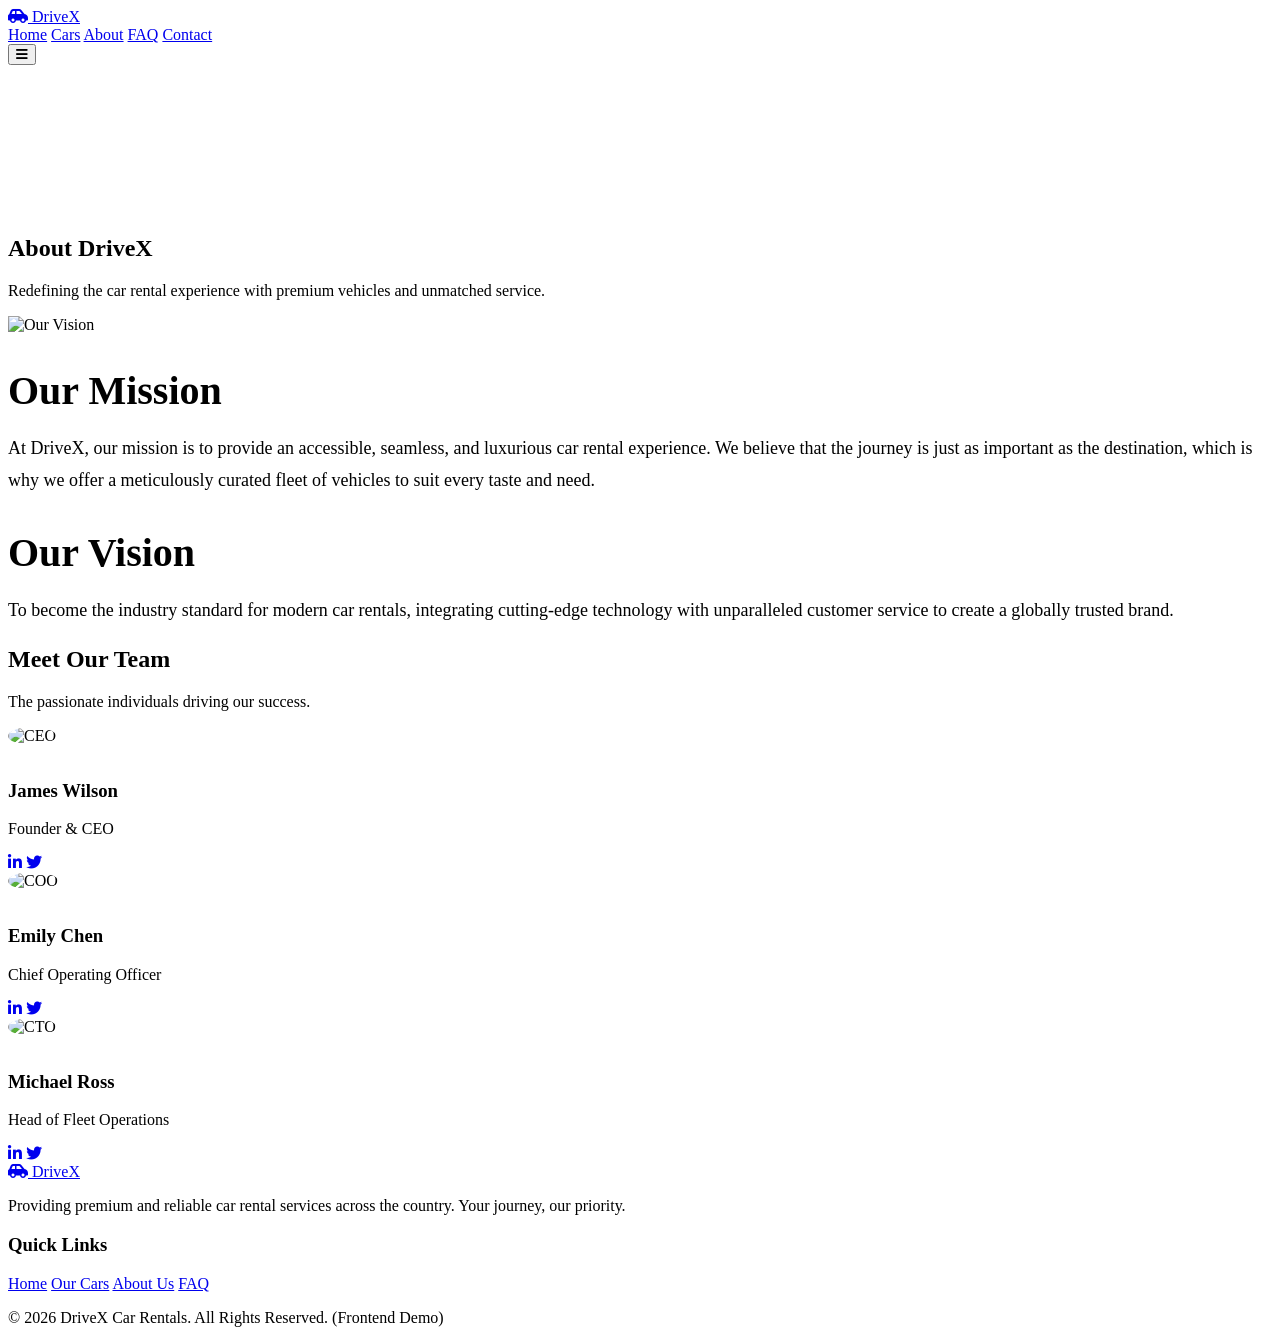
==== HTML/about.html @ 7141c410 "push about" ====
<!DOCTYPE html>
<html lang="en">
<head>
    <meta charset="UTF-8">
    <meta name="viewport" content="width=device-width, initial-scale=1.0">
    <meta name="description" content="Learn more about DriveX.">
    <title>About Us | DriveX</title>
    <link rel="stylesheet" href="https://cdnjs.cloudflare.com/ajax/libs/font-awesome/6.4.0/css/all.min.css">
    <link rel="stylesheet" href="../CSS/about.css">
</head>
<body class="about-page">

    <!-- Navbar -->
    <nav class="navbar scrolled" id="navbar" style="background: var(--color-surface); border-bottom: 1px solid var(--color-border);">
        <div class="container nav-container">
            <a href="index.html" class="logo">
                <i class="fa-solid fa-car-side"></i> DriveX
            </a>
            <div class="nav-links" id="navLinks">
                <a href="index.html">Home</a>
                <a href="cars.html">Cars</a>
                <a href="about.html" class="active">About</a>
                <a href="faq.html">FAQ</a>
                <a href="contact.html">Contact</a>
                <a href="cars.html" class="btn btn-primary" style="color: white;">Book Now</a>
            </div>
            <button class="menu-toggle" id="menuToggle">
                <i class="fa-solid fa-bars"></i>
            </button>
        </div>
    </nav>

    <!-- Page Header -->
    <section class="section" style="padding-top: 150px; padding-bottom: var(--space-xl); background: var(--color-bg);">
        <div class="container text-center fade-in">
            <h1 class="section-title">About <span class="text-primary">DriveX</span></h1>
            <p class="section-subtitle">Redefining the car rental experience with premium vehicles and unmatched service.</p>
        </div>
    </section>

    <!-- Mission & Vision -->
    <section class="section" style="padding-top: 0;">
        <div class="container">
            <div class="grid grid-cols-2 gap-xl items-center">
                <div class="slide-in-right delay-100">
                    <img src="https://images.unsplash.com/photo-1550355220-4354c46f61dc?ixlib=rb-4.0.3&auto=format&fit=crop&w=800&q=80" alt="Our Vision" style="border-radius: var(--radius-lg); box-shadow: var(--shadow-subtle);">
                </div>
                <div class="slide-up delay-200">
                    <h2 style="font-size: 2.5rem; margin-bottom: 1rem;">Our <span class="text-primary">Mission</span></h2>
                    <p class="text-muted" style="margin-bottom: 1.5rem; font-size: 1.125rem; line-height: 1.8;">At DriveX, our mission is to provide an accessible, seamless, and luxurious car rental experience. We believe that the journey is just as important as the destination, which is why we offer a meticulously curated fleet of vehicles to suit every taste and need.</p>
                    
                    <h2 style="font-size: 2.5rem; margin-bottom: 1rem; margin-top: 2rem;">Our <span class="text-primary">Vision</span></h2>
                    <p class="text-muted" style="font-size: 1.125rem; line-height: 1.8;">To become the industry standard for modern car rentals, integrating cutting-edge technology with unparalleled customer service to create a globally trusted brand.</p>
                </div>
            </div>
        </div>
    </section>

    <!-- Team Section -->
    <section class="section" style="background: var(--color-surface);">
        <div class="container">
            <div class="text-center slide-up">
                <h2 class="section-title">Meet Our <span class="text-primary">Team</span></h2>
                <p class="section-subtitle">The passionate individuals driving our success.</p>
            </div>
            
            <div class="grid grid-cols-3 gap-lg text-center">
                <div class="slide-up delay-100" style="padding: var(--space-lg); background: var(--color-bg); border-radius: var(--radius-lg); border: var(--glass-border);">
                    <img src="https://randomuser.me/api/portraits/men/32.jpg" alt="CEO" style="width: 120px; height: 120px; border-radius: 50%; object-fit: cover; margin: 0 auto 1rem; border: 4px solid var(--color-surface);">
                    <h3>James Wilson</h3>
                    <p class="text-primary" style="margin-bottom: 1rem; font-weight: 500;">Founder & CEO</p>
                    <div class="social-icons" style="justify-content: center;">
                        <a href="#"><i class="fa-brands fa-linkedin-in"></i></a>
                        <a href="#"><i class="fa-brands fa-twitter"></i></a>
                    </div>
                </div>
                
                <div class="slide-up delay-200" style="padding: var(--space-lg); background: var(--color-bg); border-radius: var(--radius-lg); border: var(--glass-border);">
                    <img src="https://randomuser.me/api/portraits/women/44.jpg" alt="COO" style="width: 120px; height: 120px; border-radius: 50%; object-fit: cover; margin: 0 auto 1rem; border: 4px solid var(--color-surface);">
                    <h3>Emily Chen</h3>
                    <p class="text-primary" style="margin-bottom: 1rem; font-weight: 500;">Chief Operating Officer</p>
                    <div class="social-icons" style="justify-content: center;">
                        <a href="#"><i class="fa-brands fa-linkedin-in"></i></a>
                        <a href="#"><i class="fa-brands fa-twitter"></i></a>
                    </div>
                </div>

                <div class="slide-up delay-300" style="padding: var(--space-lg); background: var(--color-bg); border-radius: var(--radius-lg); border: var(--glass-border);">
                    <img src="https://randomuser.me/api/portraits/men/85.jpg" alt="CTO" style="width: 120px; height: 120px; border-radius: 50%; object-fit: cover; margin: 0 auto 1rem; border: 4px solid var(--color-surface);">
                    <h3>Michael Ross</h3>
                    <p class="text-primary" style="margin-bottom: 1rem; font-weight: 500;">Head of Fleet Operations</p>
                    <div class="social-icons" style="justify-content: center;">
                        <a href="#"><i class="fa-brands fa-linkedin-in"></i></a>
                        <a href="#"><i class="fa-brands fa-twitter"></i></a>
                    </div>
                </div>
            </div>
        </div>
    </section>

    <!-- Footer -->
    <footer>
        <div class="container">
            <div class="footer-grid">
                <div class="footer-col">
                    <a href="index.html" class="logo" style="margin-bottom: 1rem;">
                        <i class="fa-solid fa-car-side"></i> DriveX
                    </a>
                    <p>Providing premium and reliable car rental services across the country. Your journey, our priority.</p>
                </div>
                
                <div class="footer-col">
                    <h3>Quick Links</h3>
                    <div class="footer-links">
                        <a href="index.html">Home</a>
                        <a href="cars.html">Our Cars</a>
                        <a href="about.html">About Us</a>
                        <a href="faq.html">FAQ</a>
                    </div>
                </div>
            </div>
            <div class="footer-bottom">
                <p>&copy; 2026 DriveX Car Rentals. All Rights Reserved. (Frontend Demo)</p>
            </div>
        </div>
    </footer>
    <script src="../js/main.js"></script>
    <script src="../js/about.js"></script>
</body>
</html>
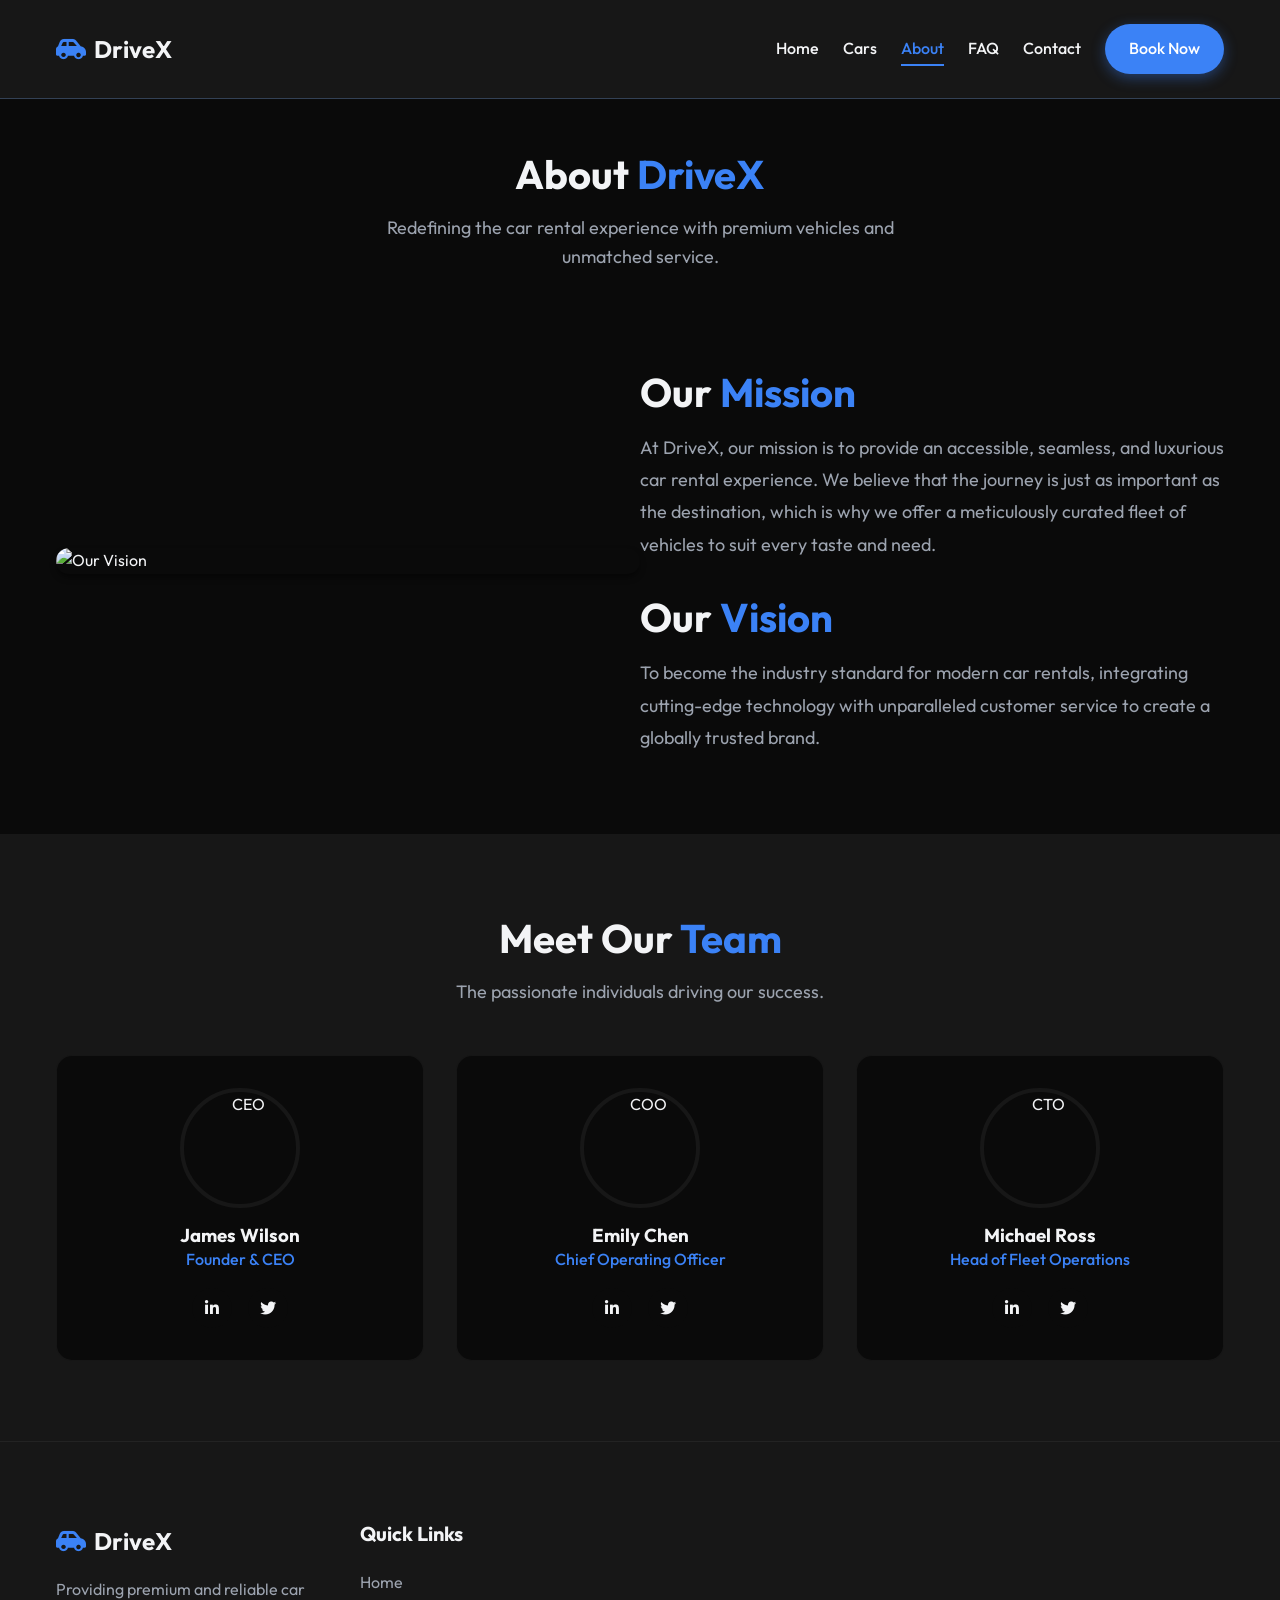
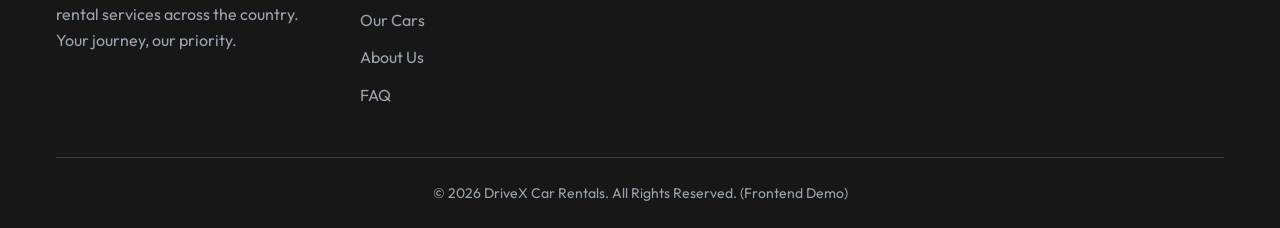
==== commit 46f6c66a: "commiting files" ====
--- a/HTML/about.html
+++ b/HTML/about.html
@@ -43,7 +43,7 @@
         <div class="container">
             <div class="grid grid-cols-2 gap-xl items-center">
                 <div class="slide-in-right delay-100">
-                    <img src="https://images.unsplash.com/photo-1550355220-4354c46f61dc?ixlib=rb-4.0.3&auto=format&fit=crop&w=800&q=80" alt="Our Vision" style="border-radius: var(--radius-lg); box-shadow: var(--shadow-subtle);">
+                    <img src="https://images.unsplash.com/photo-1552519507-da3b142c6e3d?auto=format&fit=crop&w=800&q=80" alt="Our Vision" style="border-radius: var(--radius-lg); box-shadow: var(--shadow-subtle);">
                 </div>
                 <div class="slide-up delay-200">
                     <h2 style="font-size: 2.5rem; margin-bottom: 1rem;">Our <span class="text-primary">Mission</span></h2>
--- a/CSS/about.css
+++ b/CSS/about.css
@@ -0,0 +1,55 @@
+/* css/about.css - About Us Dedicated Stylesheet */
+
+/* Import Design System, Core Styles & Components */
+@import url('styles.css');
+@import url('components.css');
+@import url('animations.css');
+
+/* About Page Specific Styles */
+.about-page .stats-grid {
+  display: grid;
+  grid-template-columns: repeat(4, 1fr);
+  gap: var(--space-lg);
+  margin-top: var(--space-xl);
+}
+
+.about-page .stat-card {
+  background: var(--color-surface);
+  border: var(--glass-border);
+  border-radius: var(--radius-lg);
+  padding: var(--space-lg);
+  text-align: center;
+  transition: var(--transition-normal);
+}
+
+.about-page .stat-card:hover {
+  transform: translateY(-5px);
+  border-color: var(--color-primary);
+}
+
+.about-page .stat-number {
+  font-size: 3rem;
+  font-weight: 700;
+  color: var(--color-primary);
+  margin-bottom: 0.5rem;
+}
+
+.about-page .team-card {
+  background: var(--color-surface);
+  border: var(--glass-border);
+  border-radius: var(--radius-lg);
+  padding: var(--space-lg);
+  text-align: center;
+  transition: var(--transition-normal);
+}
+
+.about-page .team-card:hover {
+  transform: translateY(-5px);
+  box-shadow: var(--shadow-glow);
+}
+
+@media (max-width: 768px) {
+  .about-page .stats-grid {
+    grid-template-columns: repeat(2, 1fr);
+  }
+}
